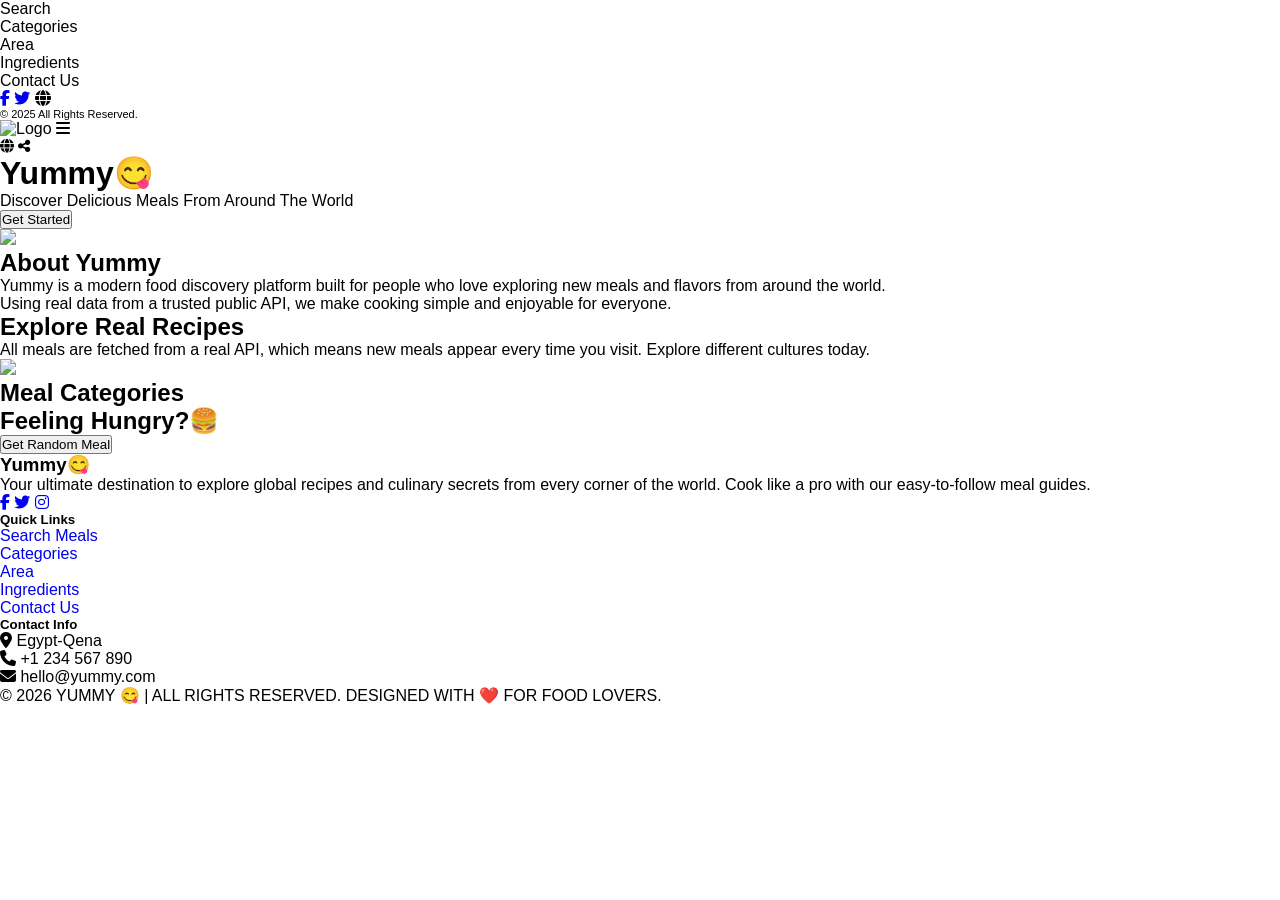
==== Home/index.html @ be93e0b0 "Home" ====
<!DOCTYPE html>
<html lang="en">

<head>
    <meta charset="UTF-8">
    <title>Yummy</title>
    <meta name="viewport" content="width=device-width, initial-scale=1.0">


    <link href="https://fonts.googleapis.com/css2?family=Poppins:wght@300;400;500;600;700&display=swap"
        rel="stylesheet">


    <link href="/css/bootstrap.min.css" rel="stylesheet">

    <link href="https://cdnjs.cloudflare.com/ajax/libs/font-awesome/6.4.0/css/all.min.css" rel="stylesheet">


    <link rel="stylesheet" href="/css/style.css">
</head>

<body>

    <!-- Sidebar -->
    <nav id="sideNav">
        <div class="nav-menu">
            <ul>
                <li>Search</li>
                <li>Categories</li>
                <li>Area</li>
                <li>Ingredients</li>
                <li>Contact Us</li>
            </ul>
            <div class="nav-footer">
                <div class="social-icons mb-3">
                    <a href="https://facebook.com" target="_blank" class="text-white me-3"><i
                            class="fab fa-facebook-f"></i></a>
                    <a href="https://twitter.com" target="_blank" class="text-white me-3"><i
                            class="fab fa-twitter"></i></a>
                    <i class="fa-solid fa-globe"></i>
                </div>
                <p class="small text-secondary m-0" style="font-size: 11px;">© 2025 All Rights Reserved.</p>
            </div>
        </div>

        <div class="nav-header">
            <img src="/client-side-project/image/logo1.png" alt="Logo">
            <i class="fa-solid fa-bars" id="toggleBtn"></i>
            <div class="header-icons text-center text-secondary" style="font-size: 14px;">
                <i class="fa-solid fa-globe mb-3 d-block"></i>
                <i class="fa-solid fa-share-nodes"></i>
            </div>
        </div>
    </nav>

    <div class="main-content" id="mainContent">

        <!-- 1. Hero -->
        <div class="hero">
            <div class="text-center px-3">
                <h1 class="brand-logo display-2">Yummy<span>😋</span></h1>
                <p class="fs-5 text-light-50 mb-5 fw-light">Discover Delicious Meals From Around The World</p>
                <button class="btn-main">Get Started</button>
            </div>
        </div>

        <!-- 2. About -->
        <div class="section">
            <div class="container">
                <div class="row align-items-center">
                    <div class="col-md-6 mb-5 mb-md-0 text-center">
                        <img src="/client-side-project/image/about.png" class="img-fluid w-100">
                    </div>
                    <div class="col-md-6 ps-md-5">
                        <h2 class="h1 fw-bold mb-4">About <span class="text-warning">Yummy</span></h2>
                        <p class="text-secondary">Yummy is a modern food discovery platform built for people who love
                            exploring new meals and flavors from around the world.</p>
                        <p class="text-secondary small">Using real data from a trusted public API, we make cooking
                            simple and enjoyable for everyone.</p>
                    </div>
                </div>
            </div>
        </div>

        <!-- 3. Explore -->
        <div class="section section-dark-alt">
            <div class="container">
                <div class="row align-items-center">
                    <div class="col-md-6 pe-md-5">
                        <h2 class="h1 fw-bold mb-4">Explore <span class="text-warning">Real Recipes</span></h2>
                        <p class="text-secondary">All meals are fetched from a real API, which means new meals appear
                            every time you visit. Explore different cultures today.</p>
                    </div>
                    <div class="col-md-6 mt-5 mt-md-0 text-center">
                        <img src="/client-side-project/image/section.png" class="img-fluid w-100  ">
                    </div>
                </div>
            </div>
        </div>

        <!-- 4. Categories -->
        <div class="section">
            <div class="container">
                <h2 class="text-center h2 fw-bold mb-5">Meal Categories</h2>
                <div class="row g-4" id="categories"></div>
            </div>
        </div>


        <div class="section section-dark-alt text-center">
            <div class="container">
                <h2 class="mb-5 h2 fw-bold">Feeling Hungry?🍔</h2>
                <button class="btn-main" onclick="getRandomMeal()">Get Random Meal</button>
                <div id="randomMeal" class="row justify-content-center mt-5"></div>
            </div>
        </div>

        <!-- Footer  -->
        <footer>
            <div class="container">
                <div class="row g-5">

                    <div class="col-md-5">
                        <h3 class="brand-logo mb-4">Yummy<span>😋</span></h3>
                        <p class="small pe-md-5">
                            Your ultimate destination to explore global recipes and culinary secrets from every corner
                            of the world. Cook like a pro with our easy-to-follow meal guides.
                        </p>
                        <div class="footer-social-links">
                            <a href="#" class="fb"><i class="fab fa-facebook-f"></i></a>
                            <a href="#" class="tw"><i class="fab fa-twitter"></i></a>
                            <a href="#" class="inst"><i class="fab fa-instagram"></i></a>
                        </div>
                    </div>


                    <div class="col-md-3">
                        <h5 class="footer-title">Quick Links</h5>
                        <ul class="footer-links">
                            <li><a href="#">Search Meals</a></li>
                            <li><a href="#">Categories</a></li>
                            <li><a href="#">Area</a></li>
                            <li><a href="#">Ingredients</a></li>
                            <li><a href="#">Contact Us</a></li>
                        </ul>
                    </div>


                    <div class="col-md-4">
                        <h5 class="footer-title">Contact Info</h5>
                        <div class="footer-contact-item">
                            <i class="fas fa-location-dot"></i>
                            <span>Egypt-Qena</span>
                        </div>
                        <div class="footer-contact-item">
                            <i class="fas fa-phone"></i>
                            <span>+1 234 567 890</span>
                        </div>
                        <div class="footer-contact-item">
                            <i class="fas fa-envelope"></i>
                            <span>hello@yummy.com</span>
                        </div>
                    </div>
                </div>


                <div class="copyright-bar">
                    © 2026 YUMMY 😋 | ALL RIGHTS RESERVED. DESIGNED WITH ❤️ FOR FOOD LOVERS.
                </div>
            </div>
        </footer>
    </div>


    <script src="script.js"></script>
</body>

</html>
---- css/style.css ----
* {
    padding: 0;
    margin: 0;
    font-family: 'Segoe UI Light', Tahoma, Geneva, Verdana, sans-serif;

}

/* body {
    background-color: #000000f2;

} */

li {
    list-style: none !important;
}

a {
    text-decoration: none !important;
}

i {
    cursor: pointer;
}



.youtube {
    background-color: #F70000;
}




/*Search Styles*/

#searchByNameInput,
#searchByLetterInput {
    border-radius: 12px;
    padding: 8px 15px;
    font-size: 1rem;
    transition: all 0.3s ease;
    box-shadow: 0 2px 5px rgba(0, 0, 0, 0.05);
}

#searchByNameInput:focus,
#searchByLetterInput:focus {
    border-color: #9b9da1;
    box-shadow: 0 4px 10px rgba(13, 110, 253, 0.2);
}

#searchByNameInput::placeholder,
#searchByLetterInput::placeholder {
    color: #aaa;
    font-style: italic;
}

.meal-card {
    background: #fff;
    overflow: hidden;
    box-shadow: 0 8px 20px rgba(0, 0, 0, 0.08);
    transition: all 0.35s ease;
    cursor: pointer;
}

.meal-card:hover {
    transform: translateY(-8px);
    box-shadow: 0 15px 30px rgba(0, 0, 0, 0.15);
}

.meal-img-box {
    position: relative;
    overflow: hidden;
}

.meal-img-box img {
    width: 100%;
    height: 13rem;
    object-fit: cover;
    transition: transform 0.5s ease;
}

.meal-card:hover img {
    transform: scale(1.08);
}

.fav-icon {
    color: #777;
    font-size: 1.4rem;
    transition: all 0.3s ease;
}

.fav-icon:hover {
    color: #e63946;
    transform: scale(1.1);
}

.fav-icon.active {
    color: #e63946;
}

.meal-info {
    padding: 1rem;
    display: flex;
    justify-content: space-between;
    align-items: center;
}

.meal-info h5 {
    font-size: 1.1rem;
    margin-bottom: 5px;
}

.meal-info p {
    font-size: 0.85rem;
    color: #777;
}

/*------------------------------------------------------*/


.ingredient-card {
    background: #fff;
    overflow: hidden;
    box-shadow: 0 8px 20px rgba(0, 0, 0, 0.08);
    transition: all 0.35s ease;
    cursor: pointer;
}

.ingredient-card:hover {
    transform: translateY(-8px);
    box-shadow: 0 15px 30px rgba(0, 0, 0, 0.15);
}

.ingredient-info {
    text-align: center;
    padding: 1rem;
}

.ingredient-img-box {
    position: relative;
    overflow: hidden;
    text-align: center;
}

.ingredient-img-box img {
    height: 13rem;
    object-fit: cover;
    transition: transform 0.5s ease;
    width: 80%;
}

.ingredient-card:hover img {
    transform: scale(1.08);
}
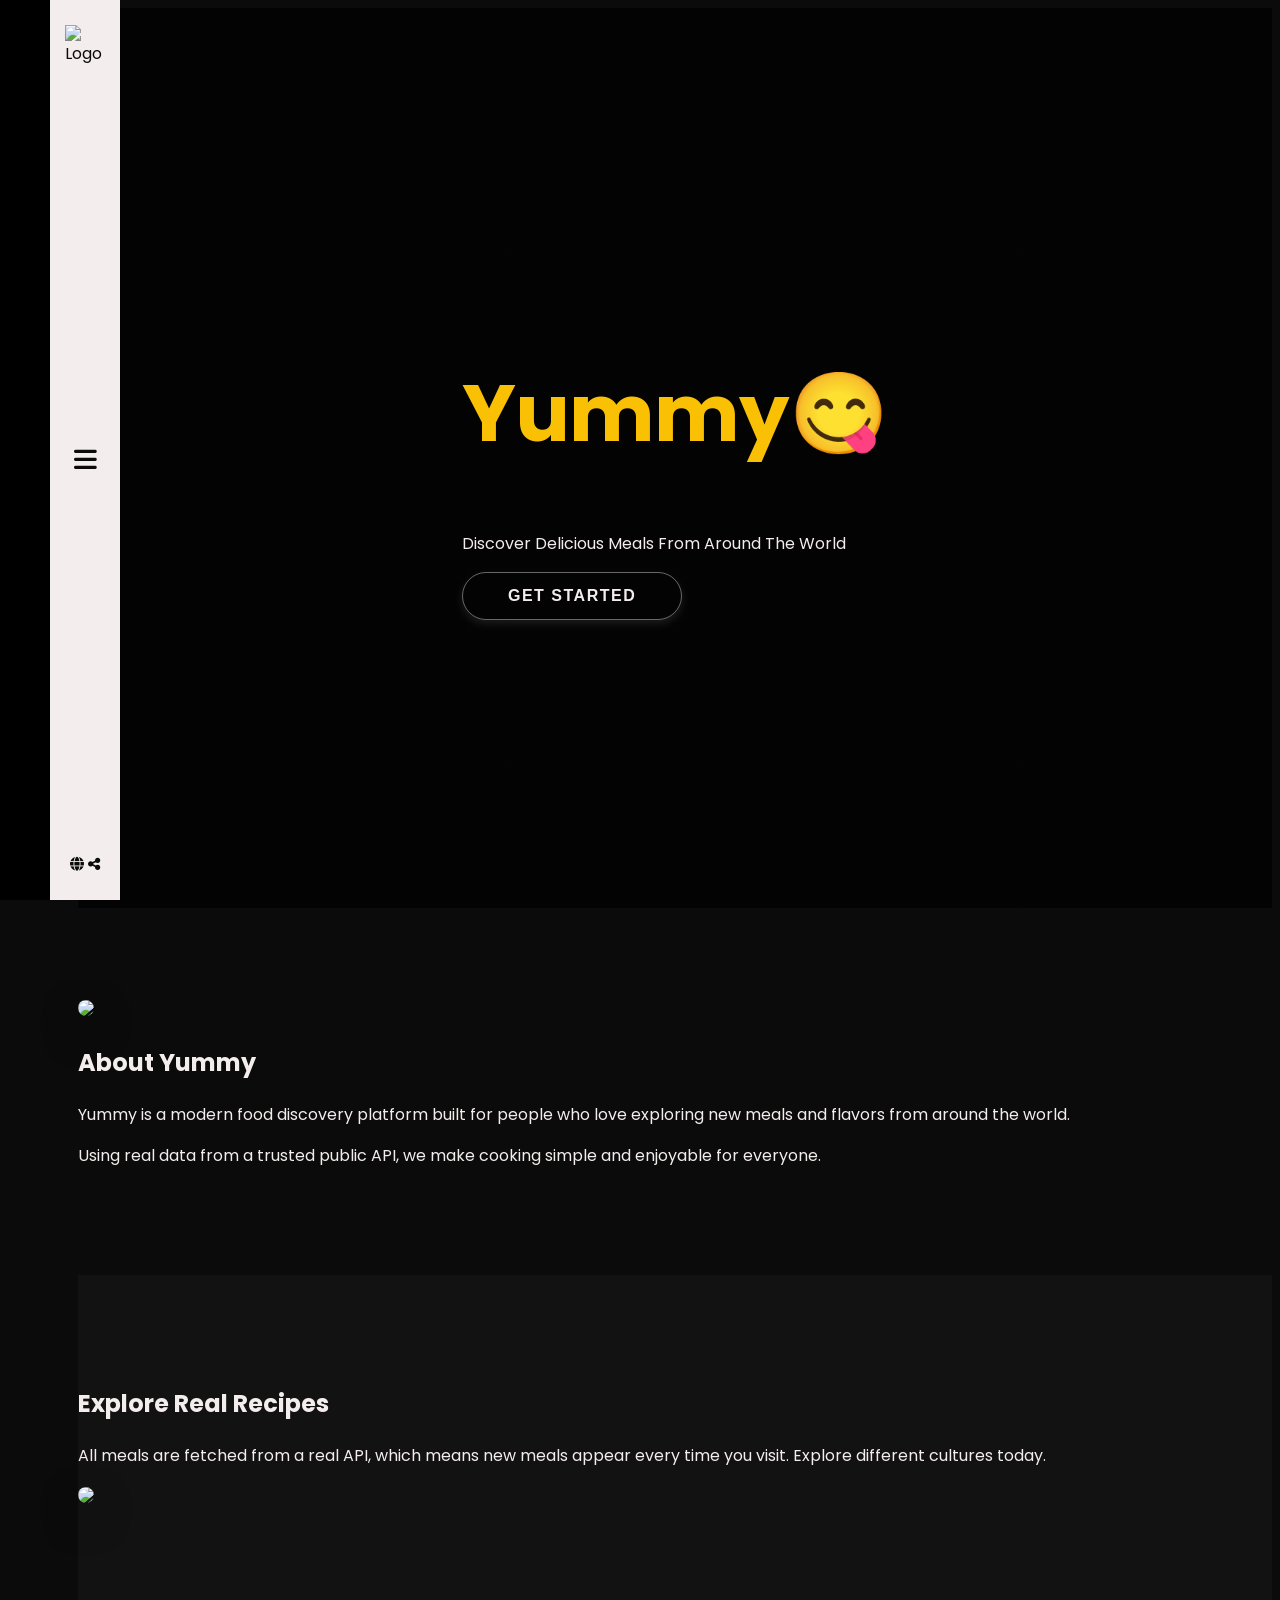
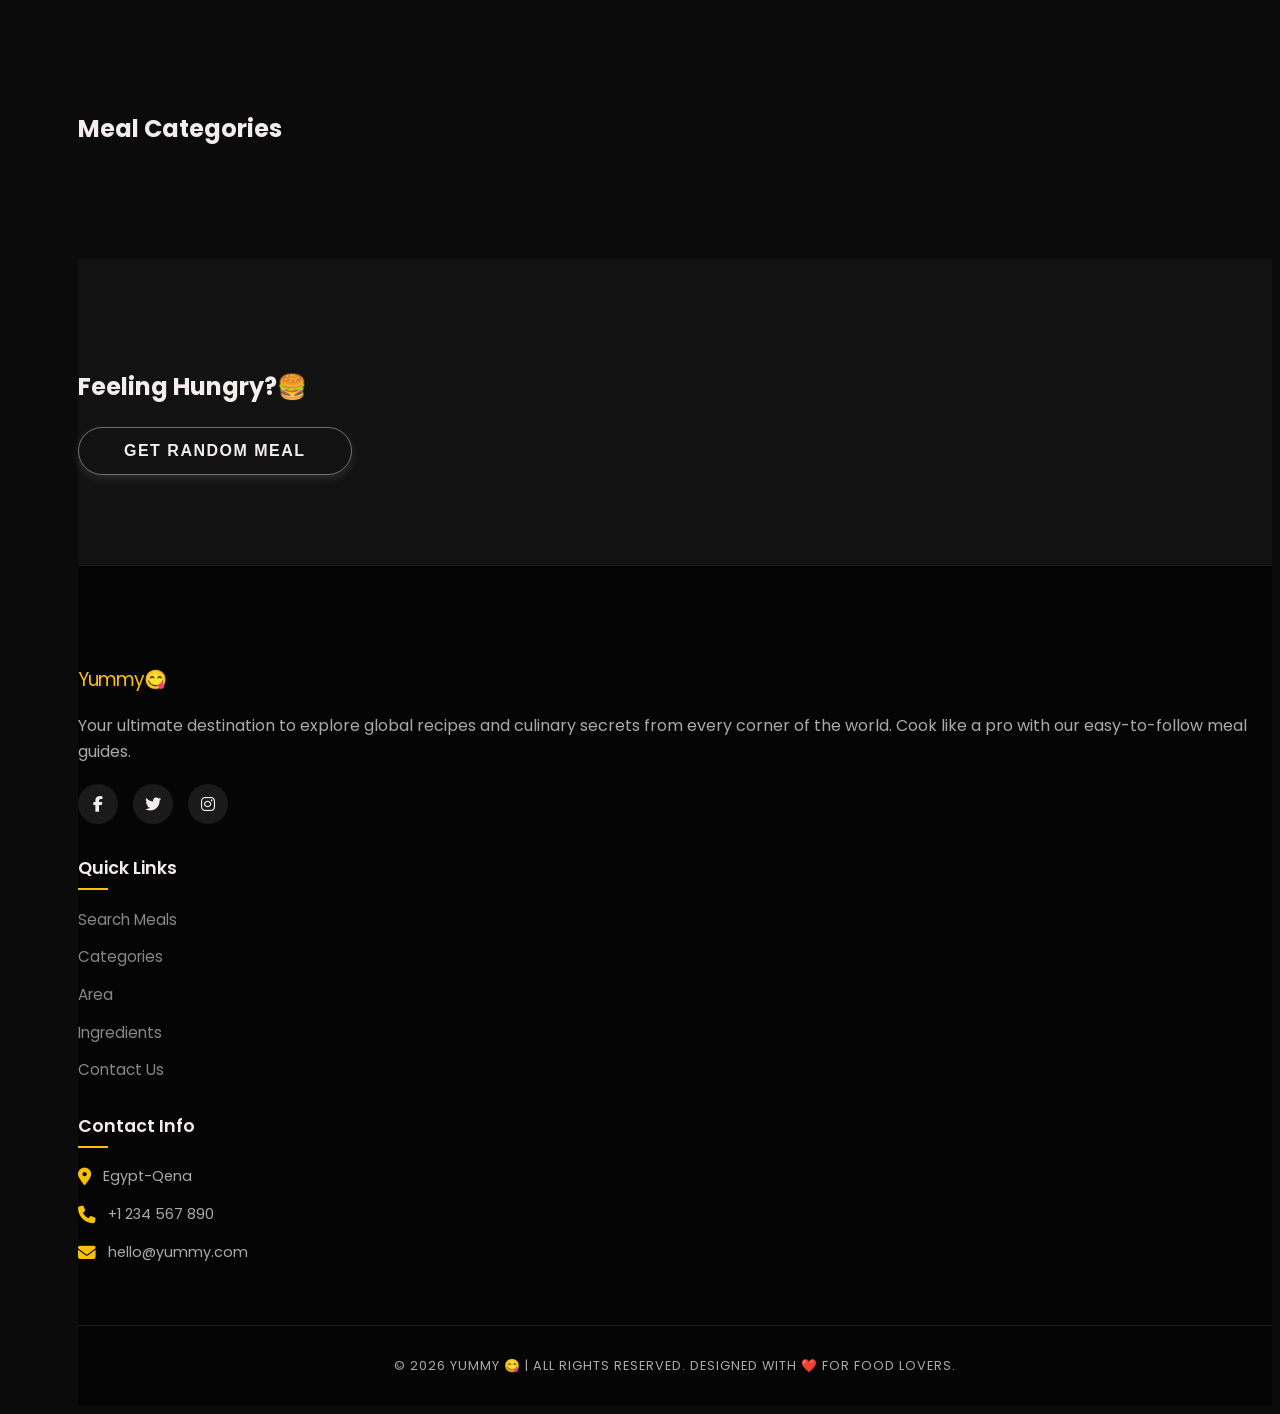
==== commit 92846515: "styling" ====
--- a/Home/index.html
+++ b/Home/index.html
@@ -11,12 +11,12 @@
         rel="stylesheet">
 
 
-    <link href="/css/bootstrap.min.css" rel="stylesheet">
+    <link href="/client-side-project/mycss/bootstrap.min.css" rel="stylesheet">
 
     <link href="https://cdnjs.cloudflare.com/ajax/libs/font-awesome/6.4.0/css/all.min.css" rel="stylesheet">
+    <link rel="stylesheet" href="/mycss/bootstrap.min.css">
 
-
-    <link rel="stylesheet" href="/css/style.css">
+    <link rel="stylesheet" href="/mycss/style.css">
 </head>
 
 <body>
@@ -44,7 +44,7 @@
         </div>
 
         <div class="nav-header">
-            <img src="/client-side-project/image/logo1.png" alt="Logo">
+            <img src="/client-side-project/image/logo.png" alt="Logo">
             <i class="fa-solid fa-bars" id="toggleBtn"></i>
             <div class="header-icons text-center text-secondary" style="font-size: 14px;">
                 <i class="fa-solid fa-globe mb-3 d-block"></i>
--- a/mycss/style.css
+++ b/mycss/style.css
@@ -0,0 +1,265 @@
+:root {
+    --black: #0b0b0b;
+    --dark-gray: #121212;
+    --yellow: #f9c004;
+    --white: #f4eded;
+    --transition: all 0.3s cubic-bezier(0.4, 0, 0.2, 1);
+}
+
+body {
+    font-family: 'Poppins', sans-serif;
+    overflow-x: hidden;
+    background-color: var(--black);
+    color: var(--white);
+    line-height: 1.6;
+}
+
+
+.brand-logo {
+    font-weight: 400;
+    color: var(--yellow);
+    letter-spacing: -1px;
+}
+
+.brand-logo span {
+    color: var(--white);
+}
+
+
+nav {
+    position: fixed;
+    top: 0;
+    bottom: 0;
+    left: 0;
+    display: flex;
+    z-index: 9999;
+}
+
+.nav-menu {
+    width: 240px;
+    background-color: #000;
+    display: flex;
+    flex-direction: column;
+    justify-content: space-between;
+    padding: 40px 30px;
+    margin-left: -250px;
+    transition: var(--transition);
+}
+
+.nav-menu ul {
+    list-style: none;
+    padding: 0;
+}
+
+.nav-menu ul li {
+    padding: 12px 0;
+    cursor: pointer;
+    font-size: 17px;
+    font-weight: 500;
+    color: #888;
+    transition: var(--transition);
+}
+
+.nav-menu ul li:hover {
+    transform: translateX(8px);
+}
+
+.nav-header {
+    width: 70px;
+    background-color: var(--white);
+    display: flex;
+    flex-direction: column;
+    justify-content: space-between;
+    align-items: center;
+    padding: 25px 0;
+    color: var(--black);
+}
+
+.nav-header img {
+    width: 40px;
+}
+
+#toggleBtn {
+    font-size: 26px;
+    cursor: pointer;
+    transition: var(--transition);
+}
+
+nav.open .nav-menu {
+    margin-left: 0;
+}
+
+.main-content {
+    margin-left: 70px;
+    transition: var(--transition);
+}
+
+
+.btn-main {
+    background: transparent;
+    border: 1.5px solid rgba(255, 255, 255, 0.4);
+    color: var(--white);
+    padding: 14px 45px;
+    font-size: 1rem;
+    font-weight: 600;
+    border-radius: 50px;
+    text-transform: uppercase;
+    letter-spacing: 1.5px;
+    cursor: pointer;
+    transition: var(--transition);
+    box-shadow: 0 4px 10px rgba(255, 255, 255, 0.1);
+}
+
+.btn-main:hover {
+    background-color: var(--yellow);
+    border-color: var(--yellow);
+    color: #000;
+    box-shadow: 0 6px 20px rgba(249, 192, 4, 0.3);
+    transform: translateY(-1px);
+}
+
+
+.hero {
+    height: 100vh;
+    background: linear-gradient(rgba(0, 0, 0, 0.7), rgba(0, 0, 0, 0.7)),
+        url("/client-side-project/img/background.png") center/cover no-repeat;
+    display: flex;
+    align-items: center;
+    justify-content: center;
+}
+
+.hero h1 {
+    font-size: 5rem;
+    font-weight: 700;
+}
+
+.section {
+    padding: 90px 0;
+}
+
+.section-dark-alt {
+    background-color: var(--dark-gray);
+}
+
+.section img {
+    border-radius: 20px;
+    box-shadow: 0 15px 35px rgba(0, 0, 0, 0.5);
+}
+
+.category-card {
+    border: none;
+    background: #1a1a1a;
+    border-radius: 15px;
+    overflow: hidden;
+    transition: var(--transition);
+}
+
+.category-card:hover {
+    transform: translateY(-8px);
+    background: #222;
+}
+
+
+footer {
+    background-color: #050505;
+    padding: 80px 0 30px;
+    border-top: 1px solid #1a1a1a;
+    color: #aaa;
+}
+
+.footer-title {
+    color: var(--white);
+    font-weight: 600;
+    margin-bottom: 25px;
+    font-size: 1.1rem;
+    position: relative;
+}
+
+.footer-title::after {
+    content: '';
+    position: absolute;
+    left: 0;
+    bottom: -8px;
+    width: 30px;
+    height: 2px;
+    background-color: var(--yellow);
+}
+
+.footer-links {
+    list-style: none;
+    padding: 0;
+}
+
+.footer-links li {
+    margin-bottom: 12px;
+}
+
+.footer-links a {
+    color: #888;
+    text-decoration: none;
+    transition: var(--transition);
+    font-size: 0.95rem;
+}
+
+.footer-links a:hover {
+    color: var(--yellow);
+    padding-left: 8px;
+}
+
+.footer-contact-item {
+    display: flex;
+    align-items: center;
+    margin-bottom: 15px;
+    font-size: 0.9rem;
+}
+
+.footer-contact-item i {
+    color: var(--yellow);
+    margin-right: 12px;
+    font-size: 1.1rem;
+}
+
+.footer-social-links {
+    display: flex;
+    gap: 15px;
+    margin-top: 20px;
+}
+
+.footer-social-links a {
+    width: 40px;
+    height: 40px;
+    background-color: #1a1a1a;
+    display: flex;
+    align-items: center;
+    justify-content: center;
+    border-radius: 50%;
+    color: var(--white);
+    text-decoration: none;
+    transition: var(--transition);
+}
+
+.footer-social-links a:hover {
+    transform: translateY(-5px);
+    color: #fff;
+}
+
+.footer-social-links .fb:hover {
+    background-color: #1877f2;
+}
+
+.footer-social-links .tw:hover {
+    background-color: #1da1f2;
+}
+
+.footer-social-links .inst:hover {
+    background-color: #e4405f;
+}
+
+.copyright-bar {
+    margin-top: 60px;
+    padding-top: 30px;
+    border-top: 1px solid #1a1a1a;
+    text-align: center;
+    font-size: 0.8rem;
+    letter-spacing: 1px;
+}
